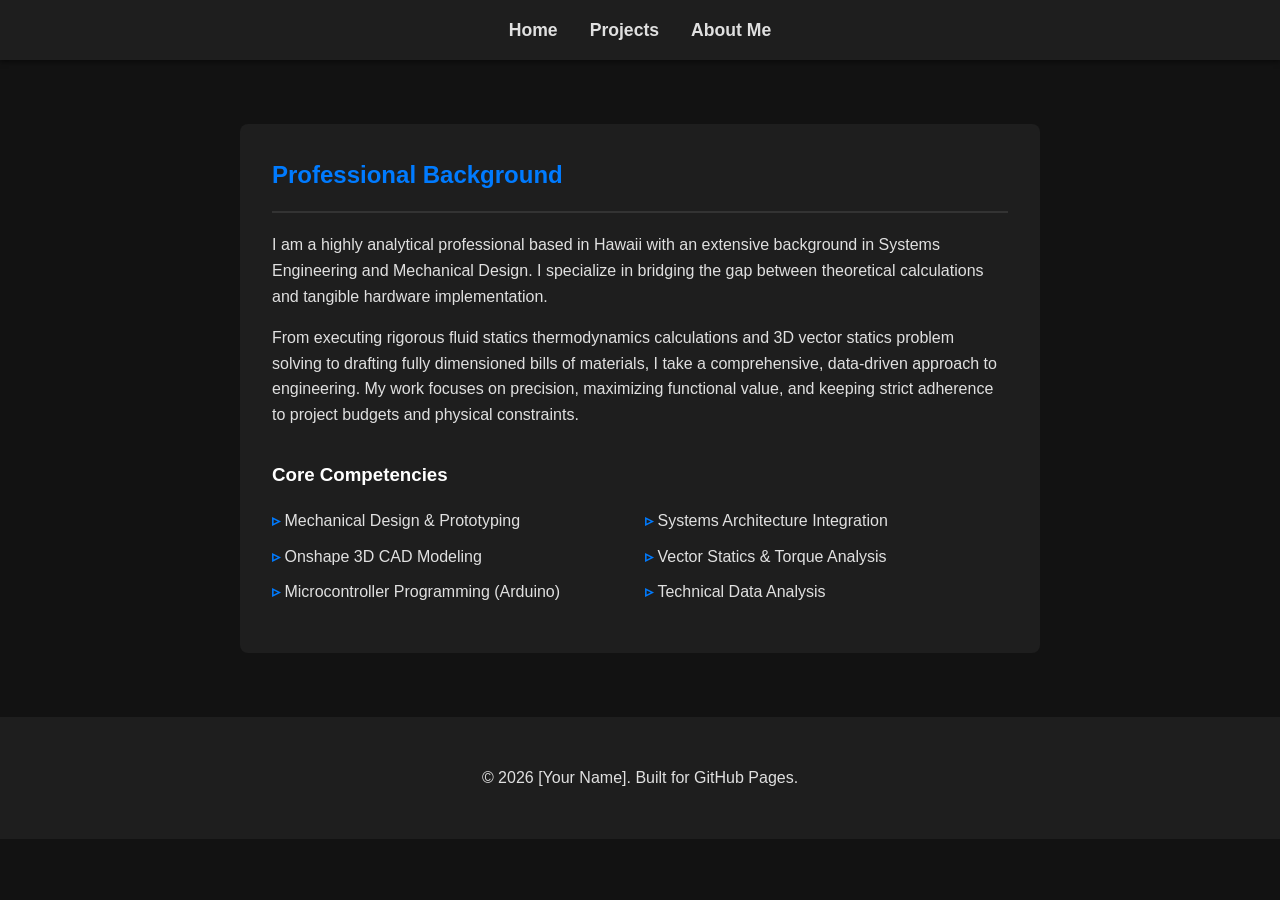
==== about.html @ 139c0016 "Create about.html" ====
<!DOCTYPE html>
<html lang="en">
<head>
    <meta charset="UTF-8">
    <meta name="viewport" content="width=device-width, initial-scale=1.0">
    <title>Engineering Portfolio | About Me</title>
    <style>
        /* Exact same styles to ensure seamless navigation */
        :root { --bg-color: #121212; --text-color: #e0e0e0; --accent-color: #007bff; --nav-bg: #1e1e1e; }
        body { margin: 0; font-family: 'Segoe UI', Tahoma, Geneva, Verdana, sans-serif; background-color: var(--bg-color); color: var(--text-color); line-height: 1.6; }
        nav { background-color: var(--nav-bg); padding: 1rem 0; position: sticky; top: 0; z-index: 1000; box-shadow: 0 2px 5px rgba(0,0,0,0.5); }
        nav ul { list-style: none; display: flex; justify-content: center; margin: 0; padding: 0; gap: 2rem; }
        nav a { color: var(--text-color); text-decoration: none; font-weight: bold; font-size: 1.1rem; transition: color 0.3s; }
        nav a:hover { color: var(--accent-color); }
        footer { text-align: center; padding: 2rem; background-color: var(--nav-bg); margin-top: auto; }
        
        .container { max-width: 800px; margin: 4rem auto; padding: 0 2rem; }
        .about-grid { display: grid; gap: 2rem; }
        .about-text { background-color: #1e1e1e; padding: 2rem; border-radius: 8px; }
        h2 { color: var(--accent-color); margin-top: 0; border-bottom: 2px solid #333; padding-bottom: 1rem;}
        ul.skills-list { list-style: none; padding: 0; display: grid; grid-template-columns: 1fr 1fr; gap: 10px; }
        ul.skills-list li::before { content: "▹ "; color: var(--accent-color); font-weight: bold; }
    </style>
</head>
<body>

    <nav>
        <ul>
            <li><a href="index.html">Home</a></li>
            <li><a href="projects.html">Projects</a></li>
            <li><a href="about.html">About Me</a></li>
        </ul>
    </nav>

    <div class="container about-grid">
        <div class="about-text">
            <h2>Professional Background</h2>
            <p>I am a highly analytical professional based in Hawaii with an extensive background in Systems Engineering and Mechanical Design. I specialize in bridging the gap between theoretical calculations and tangible hardware implementation.</p>
            <p>From executing rigorous fluid statics thermodynamics calculations and 3D vector statics problem solving to drafting fully dimensioned bills of materials, I take a comprehensive, data-driven approach to engineering. My work focuses on precision, maximizing functional value, and keeping strict adherence to project budgets and physical constraints.</p>
            
            <h3 style="margin-top: 2rem; color: #fff;">Core Competencies</h3>
            <ul class="skills-list">
                <li>Mechanical Design & Prototyping</li>
                <li>Systems Architecture Integration</li>
                <li>Onshape 3D CAD Modeling</li>
                <li>Vector Statics & Torque Analysis</li>
                <li>Microcontroller Programming (Arduino)</li>
                <li>Technical Data Analysis</li>
            </ul>
        </div>
    </div>

    <footer>
        <p>&copy; 2026 [Your Name]. Built for GitHub Pages.</p>
    </footer>

</body>
</html>
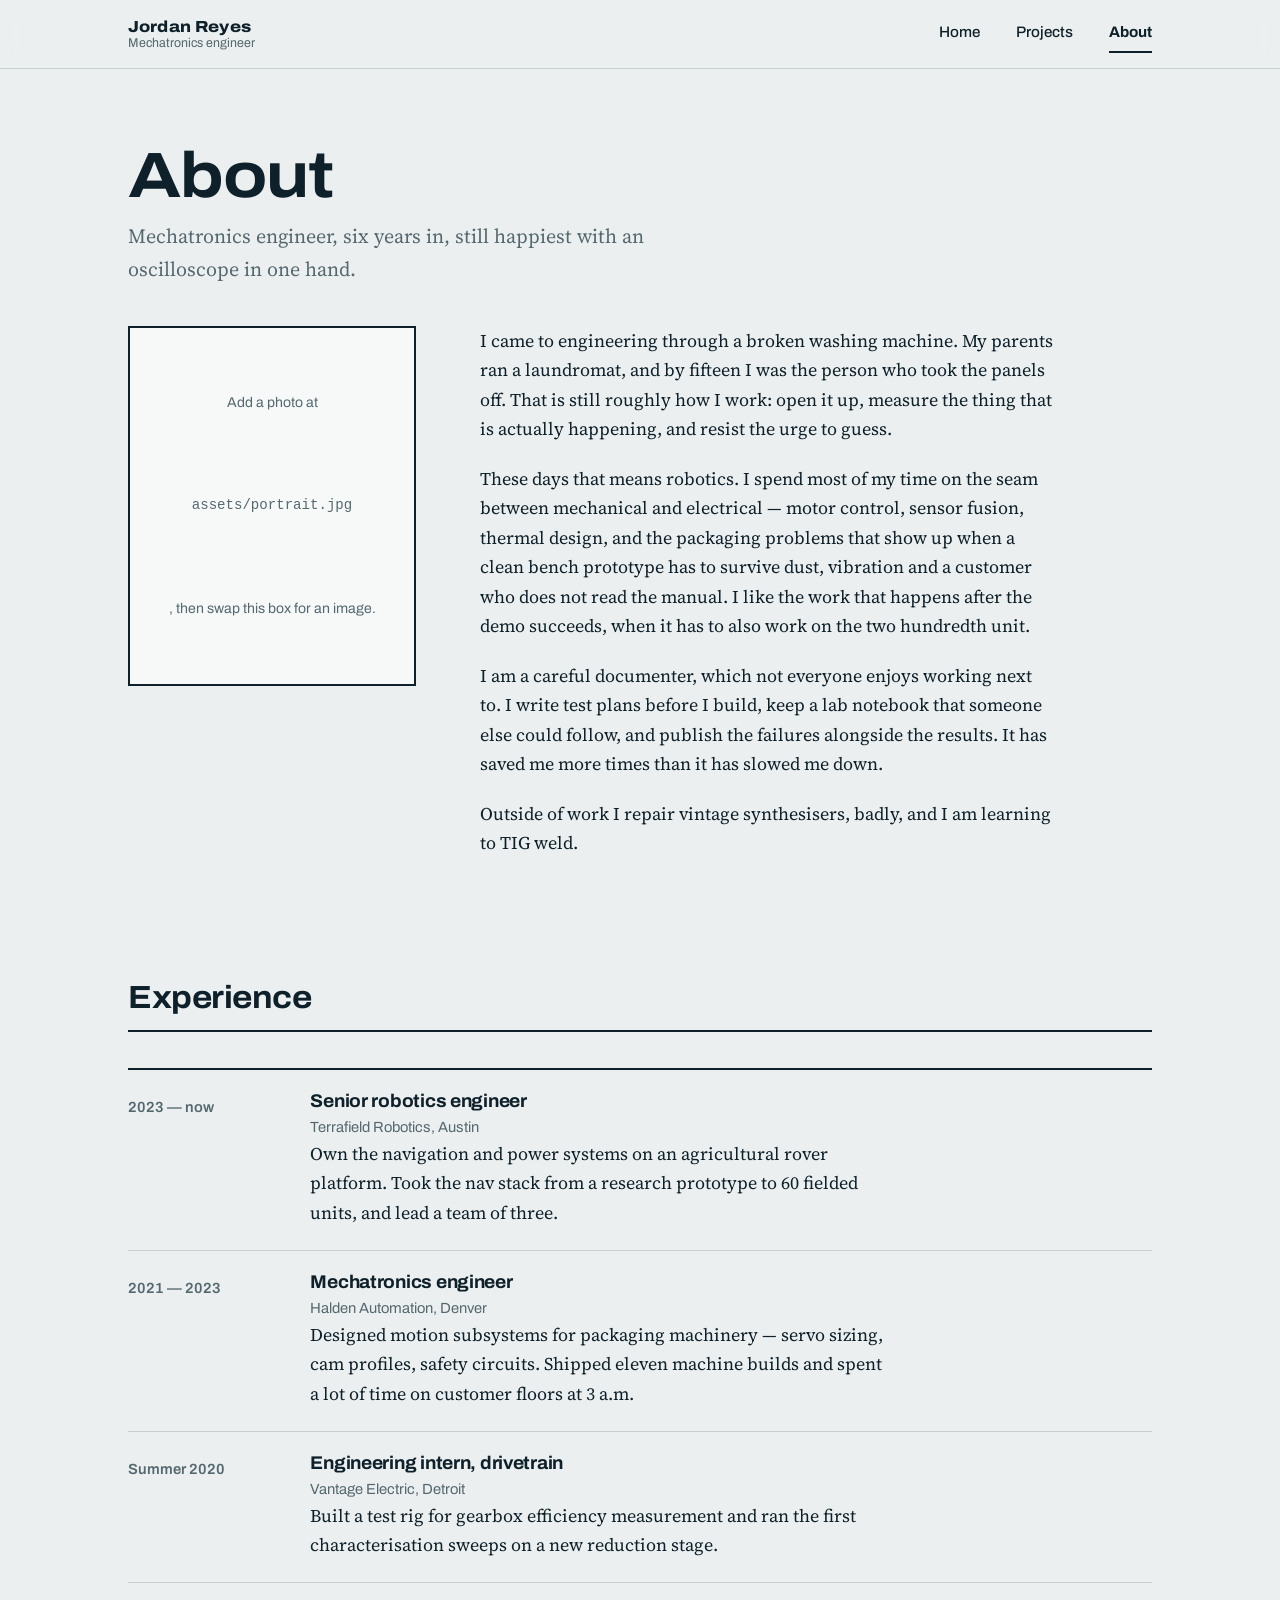
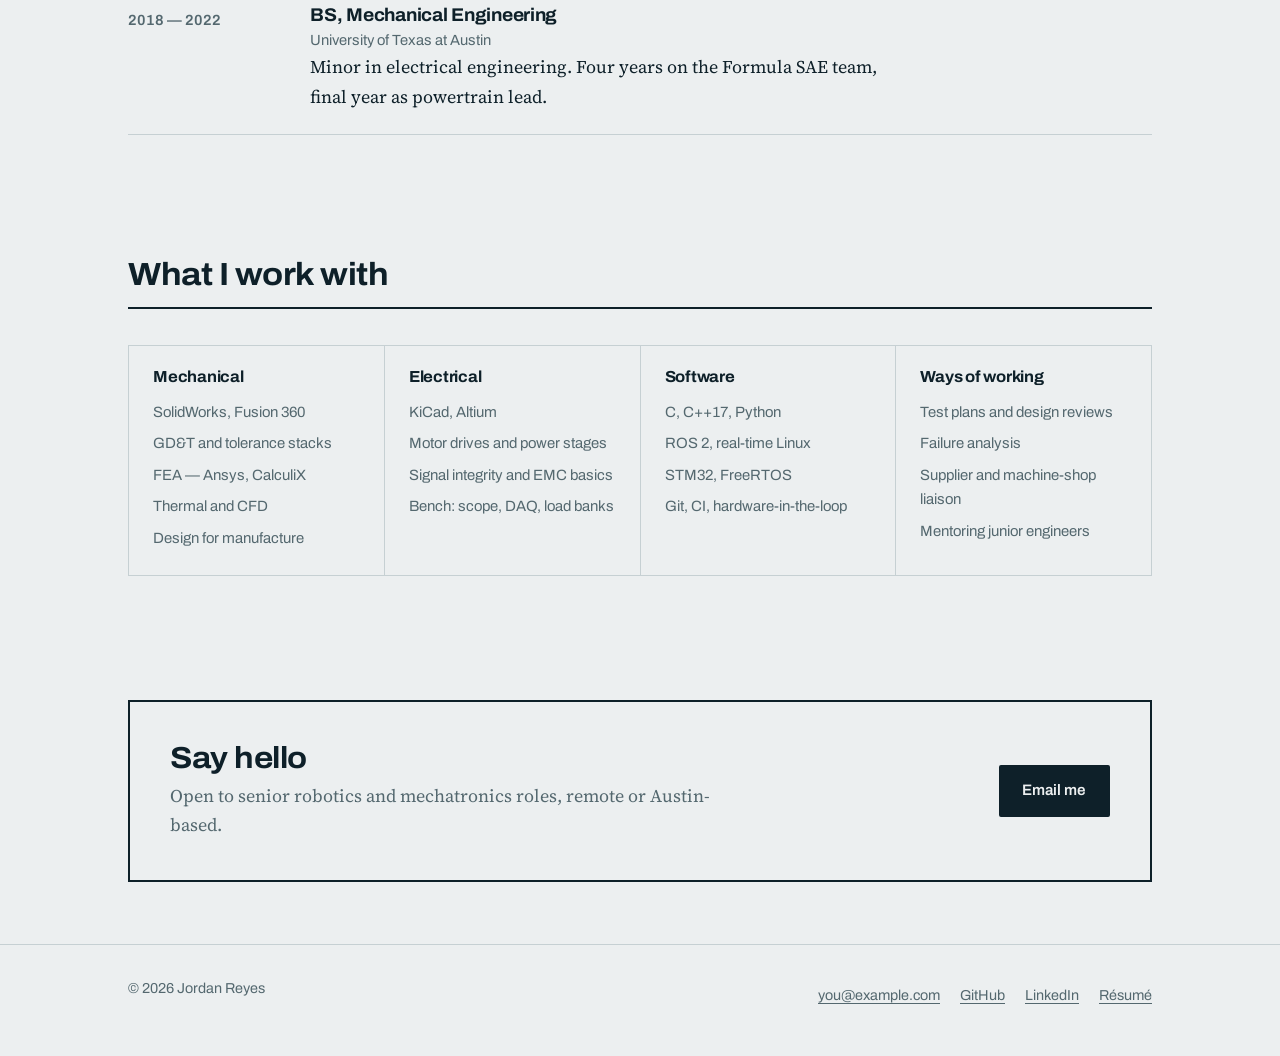
==== commit 49574c71: "Add files via upload" ====
--- a/about.html
+++ b/about.html
@@ -1,58 +1,208 @@
-<!DOCTYPE html>
+<!doctype html>
 <html lang="en">
 <head>
-    <meta charset="UTF-8">
-    <meta name="viewport" content="width=device-width, initial-scale=1.0">
-    <title>Engineering Portfolio | About Me</title>
-    <style>
-        /* Exact same styles to ensure seamless navigation */
-        :root { --bg-color: #121212; --text-color: #e0e0e0; --accent-color: #007bff; --nav-bg: #1e1e1e; }
-        body { margin: 0; font-family: 'Segoe UI', Tahoma, Geneva, Verdana, sans-serif; background-color: var(--bg-color); color: var(--text-color); line-height: 1.6; }
-        nav { background-color: var(--nav-bg); padding: 1rem 0; position: sticky; top: 0; z-index: 1000; box-shadow: 0 2px 5px rgba(0,0,0,0.5); }
-        nav ul { list-style: none; display: flex; justify-content: center; margin: 0; padding: 0; gap: 2rem; }
-        nav a { color: var(--text-color); text-decoration: none; font-weight: bold; font-size: 1.1rem; transition: color 0.3s; }
-        nav a:hover { color: var(--accent-color); }
-        footer { text-align: center; padding: 2rem; background-color: var(--nav-bg); margin-top: auto; }
-        
-        .container { max-width: 800px; margin: 4rem auto; padding: 0 2rem; }
-        .about-grid { display: grid; gap: 2rem; }
-        .about-text { background-color: #1e1e1e; padding: 2rem; border-radius: 8px; }
-        h2 { color: var(--accent-color); margin-top: 0; border-bottom: 2px solid #333; padding-bottom: 1rem;}
-        ul.skills-list { list-style: none; padding: 0; display: grid; grid-template-columns: 1fr 1fr; gap: 10px; }
-        ul.skills-list li::before { content: "▹ "; color: var(--accent-color); font-weight: bold; }
-    </style>
+<meta charset="utf-8">
+<meta name="viewport" content="width=device-width, initial-scale=1">
+<title>About — Jordan Reyes</title>
+<meta name="description" content="Background, experience and skills of Jordan Reyes, mechatronics engineer.">
+
+<link rel="preconnect" href="https://fonts.googleapis.com">
+<link rel="preconnect" href="https://fonts.gstatic.com" crossorigin>
+<link href="https://fonts.googleapis.com/css2?family=Archivo:wdth,wght@62..125,400..800&family=Source+Serif+4:opsz,wght@8..60,400..600&display=swap" rel="stylesheet">
+<link rel="stylesheet" href="style.css">
 </head>
 <body>
 
-    <nav>
-        <ul>
-            <li><a href="index.html">Home</a></li>
-            <li><a href="projects.html">Projects</a></li>
-            <li><a href="about.html">About Me</a></li>
-        </ul>
+<a class="skip" href="#main">Skip to content</a>
+
+<header class="site-head">
+  <div class="wrap site-head__inner">
+    <a class="mark" href="index.html">
+      Jordan Reyes
+      <span>Mechatronics engineer</span>
+    </a>
+    <nav class="nav" aria-label="Main">
+      <a href="index.html">Home</a>
+      <a href="projects.html">Projects</a>
+      <a href="about.html" aria-current="page">About</a>
     </nav>
-
-    <div class="container about-grid">
-        <div class="about-text">
-            <h2>Professional Background</h2>
-            <p>I am a highly analytical professional based in Hawaii with an extensive background in Systems Engineering and Mechanical Design. I specialize in bridging the gap between theoretical calculations and tangible hardware implementation.</p>
-            <p>From executing rigorous fluid statics thermodynamics calculations and 3D vector statics problem solving to drafting fully dimensioned bills of materials, I take a comprehensive, data-driven approach to engineering. My work focuses on precision, maximizing functional value, and keeping strict adherence to project budgets and physical constraints.</p>
-            
-            <h3 style="margin-top: 2rem; color: #fff;">Core Competencies</h3>
-            <ul class="skills-list">
-                <li>Mechanical Design & Prototyping</li>
-                <li>Systems Architecture Integration</li>
-                <li>Onshape 3D CAD Modeling</li>
-                <li>Vector Statics & Torque Analysis</li>
-                <li>Microcontroller Programming (Arduino)</li>
-                <li>Technical Data Analysis</li>
-            </ul>
-        </div>
-    </div>
-
-    <footer>
-        <p>&copy; 2026 [Your Name]. Built for GitHub Pages.</p>
-    </footer>
+  </div>
+</header>
+
+<main id="main">
+
+  <section class="wrap page-head">
+    <h1>About</h1>
+    <p>Mechatronics engineer, six years in, still happiest with an oscilloscope in one hand.</p>
+  </section>
+
+  <section class="wrap band--tight band" style="padding-top:0">
+    <div class="about">
+
+      <!-- Drop a photo in: replace this whole block with
+           <div class="portrait"><img src="assets/portrait.jpg" alt="Jordan Reyes"></div> -->
+      <div class="portrait">
+        Add a photo at <code>assets/portrait.jpg</code>, then swap this box for an image.
+      </div>
+
+      <div>
+        <p>
+          I came to engineering through a broken washing machine. My parents ran
+          a laundromat, and by fifteen I was the person who took the panels off.
+          That is still roughly how I work: open it up, measure the thing that is
+          actually happening, and resist the urge to guess.
+        </p>
+        <p>
+          These days that means robotics. I spend most of my time on the seam
+          between mechanical and electrical — motor control, sensor fusion,
+          thermal design, and the packaging problems that show up when a clean
+          bench prototype has to survive dust, vibration and a customer who does
+          not read the manual. I like the work that happens after the demo
+          succeeds, when it has to also work on the two hundredth unit.
+        </p>
+        <p>
+          I am a careful documenter, which not everyone enjoys working next to. I
+          write test plans before I build, keep a lab notebook that someone else
+          could follow, and publish the failures alongside the results. It has
+          saved me more times than it has slowed me down.
+        </p>
+        <p>
+          Outside of work I repair vintage synthesisers, badly, and I am learning
+          to TIG weld.
+        </p>
+      </div>
+
+    </div>
+  </section>
+
+  <section class="wrap band--tight band">
+    <div class="band-head"><h2>Experience</h2></div>
+    <div class="timeline">
+
+      <div class="stop">
+        <div class="stop__when">2023 — now</div>
+        <div class="stop__what">
+          <h3>Senior robotics engineer</h3>
+          <p class="stop__where">Terrafield Robotics, Austin</p>
+          <p>
+            Own the navigation and power systems on an agricultural rover
+            platform. Took the nav stack from a research prototype to 60
+            fielded units, and lead a team of three.
+          </p>
+        </div>
+      </div>
+
+      <div class="stop">
+        <div class="stop__when">2021 — 2023</div>
+        <div class="stop__what">
+          <h3>Mechatronics engineer</h3>
+          <p class="stop__where">Halden Automation, Denver</p>
+          <p>
+            Designed motion subsystems for packaging machinery — servo sizing,
+            cam profiles, safety circuits. Shipped eleven machine builds and
+            spent a lot of time on customer floors at 3&nbsp;a.m.
+          </p>
+        </div>
+      </div>
+
+      <div class="stop">
+        <div class="stop__when">Summer 2020</div>
+        <div class="stop__what">
+          <h3>Engineering intern, drivetrain</h3>
+          <p class="stop__where">Vantage Electric, Detroit</p>
+          <p>
+            Built a test rig for gearbox efficiency measurement and ran the
+            first characterisation sweeps on a new reduction stage.
+          </p>
+        </div>
+      </div>
+
+      <div class="stop">
+        <div class="stop__when">2018 — 2022</div>
+        <div class="stop__what">
+          <h3>BS, Mechanical Engineering</h3>
+          <p class="stop__where">University of Texas at Austin</p>
+          <p>
+            Minor in electrical engineering. Four years on the Formula SAE team,
+            final year as powertrain lead.
+          </p>
+        </div>
+      </div>
+
+    </div>
+  </section>
+
+  <section class="wrap band--tight band">
+    <div class="band-head"><h2>What I work with</h2></div>
+    <div class="groups">
+
+      <div class="group">
+        <h3>Mechanical</h3>
+        <ul>
+          <li>SolidWorks, Fusion 360</li>
+          <li>GD&amp;T and tolerance stacks</li>
+          <li>FEA — Ansys, CalculiX</li>
+          <li>Thermal and CFD</li>
+          <li>Design for manufacture</li>
+        </ul>
+      </div>
+
+      <div class="group">
+        <h3>Electrical</h3>
+        <ul>
+          <li>KiCad, Altium</li>
+          <li>Motor drives and power stages</li>
+          <li>Signal integrity and EMC basics</li>
+          <li>Bench: scope, DAQ, load banks</li>
+        </ul>
+      </div>
+
+      <div class="group">
+        <h3>Software</h3>
+        <ul>
+          <li>C, C++17, Python</li>
+          <li>ROS 2, real-time Linux</li>
+          <li>STM32, FreeRTOS</li>
+          <li>Git, CI, hardware-in-the-loop</li>
+        </ul>
+      </div>
+
+      <div class="group">
+        <h3>Ways of working</h3>
+        <ul>
+          <li>Test plans and design reviews</li>
+          <li>Failure analysis</li>
+          <li>Supplier and machine-shop liaison</li>
+          <li>Mentoring junior engineers</li>
+        </ul>
+      </div>
+
+    </div>
+  </section>
+
+  <section class="wrap band--tight band">
+    <div class="contact">
+      <div>
+        <h2>Say hello</h2>
+        <p>Open to senior robotics and mechatronics roles, remote or Austin-based.</p>
+      </div>
+      <a class="btn" href="mailto:you@example.com">Email me</a>
+    </div>
+  </section>
+
+</main>
+
+<footer class="site-foot">
+  <div class="wrap site-foot__inner">
+    <p>© 2026 Jordan Reyes</p>
+    <ul>
+      <li><a href="mailto:you@example.com">you@example.com</a></li>
+      <li><a href="https://github.com/your-username">GitHub</a></li>
+      <li><a href="https://www.linkedin.com/in/your-handle/">LinkedIn</a></li>
+      <li><a href="resume.pdf">Résumé</a></li>
+    </ul>
+  </div>
+</footer>
 
 </body>
 </html>
--- a/style.css
+++ b/style.css
@@ -0,0 +1,527 @@
+/* ==========================================================================
+   Engineering portfolio — shared stylesheet
+   Structure: 1 tokens · 2 base · 3 layout · 4 header · 5 title block
+              6 entries · 7 prose & lists · 8 controls · 9 footer · 10 motion
+   ========================================================================== */
+
+/* 1 · TOKENS ============================================================== */
+
+:root {
+  /* Palette. Change --signal to re-skin the whole site. */
+  --paper:    #ECEFF0;   /* page background, cool slate */
+  --surface:  #F7F9F9;   /* raised cells and rows */
+  --ink:      #0E2029;   /* deep petrol, all primary text */
+  --ink-mid:  #54686F;   /* secondary text */
+  --rule:     #C6D0D3;   /* light divisions */
+  --signal:   #C8F04A;   /* hi-vis fill; always carries --ink text */
+  --signal-deep: #5E7D12;/* same hue, safe as text on light */
+
+  /* Type */
+  --sans: "Archivo", ui-sans-serif, system-ui, "Segoe UI", sans-serif;
+  --serif: "Source Serif 4", Georgia, "Times New Roman", serif;
+
+  /* Measure & rhythm */
+  --wrap: 72rem;
+  --gutter: clamp(1.25rem, 5vw, 4rem);
+  --band: clamp(3.5rem, 9vw, 7rem);
+}
+
+@media (prefers-color-scheme: dark) {
+  :root {
+    --paper:   #0C1A21;
+    --surface: #132630;
+    --ink:     #E3EAEB;
+    --ink-mid: #94A8AF;
+    --rule:    #2C4450;
+    --signal:  #C8F04A;
+    --signal-deep: #C8F04A;
+  }
+}
+
+/* 2 · BASE =============================================================== */
+
+*, *::before, *::after { box-sizing: border-box; }
+
+html {
+  -webkit-text-size-adjust: 100%;
+  scroll-behavior: smooth;
+}
+
+body {
+  margin: 0;
+  background: var(--paper);
+  color: var(--ink);
+  font-family: var(--serif);
+  font-size: clamp(1rem, 0.96rem + 0.2vw, 1.125rem);
+  line-height: 1.65;
+  font-variant-numeric: tabular-nums;
+  -webkit-font-smoothing: antialiased;
+}
+
+h1, h2, h3, h4 {
+  font-family: var(--sans);
+  font-weight: 700;
+  line-height: 1.08;
+  letter-spacing: -0.015em;
+  margin: 0;
+  text-wrap: balance;
+}
+
+p { margin: 0 0 1.1em; max-width: 64ch; }
+p:last-child { margin-bottom: 0; }
+
+a { color: inherit; }
+
+img { max-width: 100%; height: auto; display: block; }
+
+:focus-visible {
+  outline: 3px solid var(--signal-deep);
+  outline-offset: 3px;
+}
+
+.skip {
+  position: absolute;
+  left: -9999px;
+  top: 0;
+  background: var(--ink);
+  color: var(--paper);
+  padding: 0.75rem 1rem;
+  font-family: var(--sans);
+  z-index: 50;
+}
+.skip:focus { left: 0; }
+
+/* 3 · LAYOUT ============================================================= */
+
+.wrap {
+  width: 100%;
+  max-width: var(--wrap);
+  margin-inline: auto;
+  padding-inline: var(--gutter);
+}
+
+.band { padding-block: var(--band); }
+.band--tight { padding-block: calc(var(--band) * 0.55); }
+
+.band-head {
+  display: flex;
+  flex-wrap: wrap;
+  align-items: baseline;
+  justify-content: space-between;
+  gap: 1rem;
+  margin-bottom: 2.25rem;
+  padding-bottom: 0.9rem;
+  border-bottom: 2px solid var(--ink);
+}
+
+.band-head h2 {
+  font-size: clamp(1.4rem, 1.1rem + 1.4vw, 2rem);
+  font-variation-settings: "wdth" 108;
+}
+
+/* 4 · HEADER ============================================================= */
+
+.site-head {
+  position: sticky;
+  top: 0;
+  z-index: 20;
+  background: color-mix(in srgb, var(--paper) 88%, transparent);
+  backdrop-filter: blur(10px);
+  border-bottom: 1px solid var(--rule);
+}
+
+.site-head__inner {
+  display: flex;
+  align-items: center;
+  justify-content: space-between;
+  gap: 1.5rem;
+  min-height: 4.25rem;
+}
+
+.mark {
+  font-family: var(--sans);
+  font-weight: 800;
+  font-size: 1rem;
+  font-variation-settings: "wdth" 112;
+  letter-spacing: 0.01em;
+  text-decoration: none;
+  line-height: 1.1;
+}
+
+.mark span {
+  display: block;
+  font-weight: 400;
+  font-size: 0.8rem;
+  font-variation-settings: "wdth" 96;
+  color: var(--ink-mid);
+  letter-spacing: 0;
+}
+
+.nav {
+  display: flex;
+  gap: clamp(1rem, 3vw, 2.25rem);
+  font-family: var(--sans);
+  font-size: 0.95rem;
+  font-weight: 500;
+}
+
+.nav a {
+  text-decoration: none;
+  padding-block: 0.35rem;
+  border-bottom: 2px solid transparent;
+}
+
+.nav a:hover { border-bottom-color: var(--rule); }
+
+.nav a[aria-current="page"] {
+  border-bottom-color: var(--ink);
+  font-weight: 700;
+}
+
+/* 5 · TITLE BLOCK (hero) ================================================= */
+
+.hero { padding-block: clamp(3rem, 8vw, 6rem) clamp(2.5rem, 6vw, 4.5rem); }
+
+.hero__name {
+  font-size: clamp(2.9rem, 1rem + 10.5vw, 7.5rem);
+  font-weight: 800;
+  font-variation-settings: "wdth" 116;
+  line-height: 0.9;
+  letter-spacing: -0.03em;
+  margin-bottom: 0.45em;
+}
+
+.hero__lead {
+  font-size: clamp(1.1rem, 1rem + 0.5vw, 1.35rem);
+  line-height: 1.55;
+  max-width: 54ch;
+  margin-bottom: 2.5rem;
+}
+
+/* The drawing title block: labelled fields, divisions drawn with grid gaps */
+.titleblock {
+  display: grid;
+  grid-template-columns: repeat(4, minmax(0, 1fr));
+  gap: 1px;
+  background: var(--ink);
+  border: 2px solid var(--ink);
+  margin-bottom: 2.25rem;
+}
+
+.field {
+  background: var(--surface);
+  padding: 0.85rem 1rem 1rem;
+  min-width: 0;
+}
+
+.field dt {
+  font-family: var(--sans);
+  font-size: 0.78rem;
+  font-weight: 500;
+  color: var(--ink-mid);
+  margin-bottom: 0.3rem;
+}
+
+.field dd {
+  margin: 0;
+  font-family: var(--sans);
+  font-size: 1rem;
+  font-weight: 700;
+  font-variation-settings: "wdth" 104;
+  line-height: 1.25;
+}
+
+.field--signal { background: var(--signal); }
+.field--signal dt,
+.field--signal dd { color: #0E2029; }
+
+/* 6 · ENTRIES (projects) ================================================= */
+
+.entries { border-bottom: 2px solid var(--ink); }
+
+.entry {
+  display: grid;
+  grid-template-columns: minmax(0, 1.2fr) minmax(0, 0.8fr);
+  gap: clamp(1.5rem, 4vw, 3.5rem);
+  padding-block: clamp(1.75rem, 3.5vw, 2.5rem);
+  border-top: 2px solid var(--ink);
+}
+
+.entry__title {
+  font-size: clamp(1.25rem, 1.05rem + 0.9vw, 1.7rem);
+  font-variation-settings: "wdth" 106;
+  margin-bottom: 0.6rem;
+}
+
+.entry__title a { text-decoration-thickness: 2px; text-underline-offset: 3px; }
+.entry__title a:hover { text-decoration-color: var(--signal-deep); }
+
+.entry__summary { color: var(--ink-mid); margin-bottom: 1.1rem; }
+
+.tags {
+  display: flex;
+  flex-wrap: wrap;
+  gap: 0.4rem;
+  list-style: none;
+  margin: 0;
+  padding: 0;
+}
+
+.tags li {
+  font-family: var(--sans);
+  font-size: 0.8rem;
+  font-weight: 500;
+  padding: 0.2rem 0.55rem;
+  border: 1px solid var(--rule);
+  border-radius: 2px;
+  color: var(--ink-mid);
+}
+
+/* parameter → value table on the right of each entry */
+.spec {
+  margin: 0;
+  display: grid;
+  grid-template-columns: max-content minmax(0, 1fr);
+  column-gap: 1.25rem;
+  align-content: start;
+  font-family: var(--sans);
+  font-size: 0.9rem;
+}
+
+.spec dt {
+  color: var(--ink-mid);
+  padding-block: 0.45rem;
+  border-top: 1px solid var(--rule);
+}
+
+.spec dd {
+  margin: 0;
+  font-weight: 600;
+  padding-block: 0.45rem;
+  border-top: 1px solid var(--rule);
+}
+
+.spec > dt:first-of-type,
+.spec > dt:first-of-type + dd { border-top: 0; padding-top: 0; }
+
+.entry__links {
+  display: flex;
+  flex-wrap: wrap;
+  gap: 1.25rem;
+  margin-top: 1.25rem;
+  font-family: var(--sans);
+  font-size: 0.92rem;
+  font-weight: 600;
+}
+
+.entry__links a { text-underline-offset: 4px; }
+
+/* 7 · PROSE, TIMELINE, SKILL GROUPS ====================================== */
+
+.page-head { padding-block: clamp(2.5rem, 6vw, 4.5rem) clamp(1.5rem, 4vw, 2.5rem); }
+
+.page-head h1 {
+  font-size: clamp(2.1rem, 1.3rem + 3.6vw, 4rem);
+  font-variation-settings: "wdth" 114;
+  margin-bottom: 0.6rem;
+}
+
+.page-head p { font-size: clamp(1.05rem, 1rem + 0.35vw, 1.25rem); color: var(--ink-mid); max-width: 56ch; }
+
+.about {
+  display: grid;
+  grid-template-columns: minmax(0, 18rem) minmax(0, 1fr);
+  gap: clamp(1.75rem, 5vw, 4rem);
+  align-items: start;
+}
+
+.portrait {
+  border: 2px solid var(--ink);
+  background: var(--surface);
+  aspect-ratio: 4 / 5;
+  display: grid;
+  place-items: center;
+  text-align: center;
+  padding: 1.5rem;
+  font-family: var(--sans);
+  font-size: 0.88rem;
+  color: var(--ink-mid);
+}
+
+.portrait img { width: 100%; height: 100%; object-fit: cover; }
+
+.timeline { border-top: 2px solid var(--ink); }
+
+.stop {
+  display: grid;
+  grid-template-columns: minmax(0, 9rem) minmax(0, 1fr);
+  gap: clamp(1rem, 3vw, 2.5rem);
+  padding-block: 1.4rem;
+  border-bottom: 1px solid var(--rule);
+}
+
+.stop__when {
+  font-family: var(--sans);
+  font-weight: 600;
+  font-size: 0.92rem;
+  color: var(--ink-mid);
+  padding-top: 0.15rem;
+}
+
+.stop__what h3 {
+  font-size: 1.15rem;
+  font-variation-settings: "wdth" 104;
+  margin-bottom: 0.15rem;
+}
+
+.stop__where {
+  font-family: var(--sans);
+  font-size: 0.92rem;
+  color: var(--ink-mid);
+  margin-bottom: 0.55rem;
+}
+
+.stop__what p { margin-bottom: 0; }
+
+.groups {
+  display: grid;
+  grid-template-columns: repeat(auto-fit, minmax(15rem, 1fr));
+  gap: 1px;
+  background: var(--rule);
+  border: 1px solid var(--rule);
+}
+
+.group { background: var(--paper); padding: 1.35rem 1.5rem; }
+
+.group h3 {
+  font-size: 1rem;
+  font-variation-settings: "wdth" 104;
+  margin-bottom: 0.7rem;
+}
+
+.group ul {
+  margin: 0;
+  padding: 0;
+  list-style: none;
+  font-family: var(--sans);
+  font-size: 0.93rem;
+  color: var(--ink-mid);
+}
+
+.group li { padding-block: 0.22rem; }
+
+/* 8 · CONTROLS =========================================================== */
+
+.actions { display: flex; flex-wrap: wrap; gap: 0.75rem; }
+
+.btn {
+  font-family: var(--sans);
+  font-size: 0.95rem;
+  font-weight: 600;
+  text-decoration: none;
+  padding: 0.7rem 1.35rem;
+  border: 2px solid var(--ink);
+  border-radius: 2px;
+  background: var(--ink);
+  color: var(--paper);
+  transition: background 0.15s ease, color 0.15s ease;
+}
+
+.btn:hover { background: transparent; color: var(--ink); }
+
+.btn--ghost { background: transparent; color: var(--ink); }
+.btn--ghost:hover { background: var(--ink); color: var(--paper); }
+
+.more {
+  font-family: var(--sans);
+  font-weight: 600;
+  font-size: 0.95rem;
+  display: inline-block;
+  margin-top: 1.75rem;
+  text-underline-offset: 4px;
+  text-decoration-thickness: 2px;
+}
+.more:hover { text-decoration-color: var(--signal-deep); }
+
+.contact {
+  border: 2px solid var(--ink);
+  padding: clamp(1.5rem, 4vw, 2.5rem);
+  display: flex;
+  flex-wrap: wrap;
+  align-items: center;
+  justify-content: space-between;
+  gap: 1.5rem;
+}
+
+.contact h2 {
+  font-size: clamp(1.3rem, 1.1rem + 1.1vw, 1.9rem);
+  font-variation-settings: "wdth" 108;
+  margin-bottom: 0.4rem;
+}
+
+.contact p { color: var(--ink-mid); margin: 0; }
+
+/* 9 · FOOTER ============================================================= */
+
+.site-foot {
+  border-top: 1px solid var(--rule);
+  padding-block: 2rem 2.5rem;
+  font-family: var(--sans);
+  font-size: 0.9rem;
+  color: var(--ink-mid);
+}
+
+.site-foot__inner {
+  display: flex;
+  flex-wrap: wrap;
+  gap: 1rem 1.75rem;
+  align-items: center;
+  justify-content: space-between;
+}
+
+.site-foot a { text-underline-offset: 3px; }
+
+.site-foot ul {
+  display: flex;
+  flex-wrap: wrap;
+  gap: 1.25rem;
+  list-style: none;
+  margin: 0;
+  padding: 0;
+}
+
+/* 10 · RESPONSIVE + MOTION =============================================== */
+
+@media (max-width: 52rem) {
+  .titleblock { grid-template-columns: repeat(2, minmax(0, 1fr)); }
+  .entry { grid-template-columns: minmax(0, 1fr); }
+  .about { grid-template-columns: minmax(0, 1fr); }
+  .portrait { max-width: 18rem; }
+  .stop { grid-template-columns: minmax(0, 1fr); gap: 0.35rem; }
+}
+
+@media (max-width: 30rem) {
+  .site-head__inner { min-height: 0; padding-block: 0.85rem; flex-wrap: wrap; }
+  .nav { width: 100%; justify-content: space-between; }
+}
+
+/* One deliberate load moment: the availability cell fills in. Nothing else moves. */
+@keyframes fill-in {
+  from { clip-path: inset(0 100% 0 0); }
+  to   { clip-path: inset(0 0 0 0); }
+}
+
+.field--signal { animation: fill-in 0.5s cubic-bezier(0.2, 0.7, 0.3, 1) both; }
+
+@media (prefers-reduced-motion: reduce) {
+  html { scroll-behavior: auto; }
+  *, *::before, *::after {
+    animation-duration: 0.01ms !important;
+    transition-duration: 0.01ms !important;
+  }
+}
+
+@media print {
+  .site-head, .contact, .actions { display: none; }
+  body { background: #fff; color: #000; }
+}
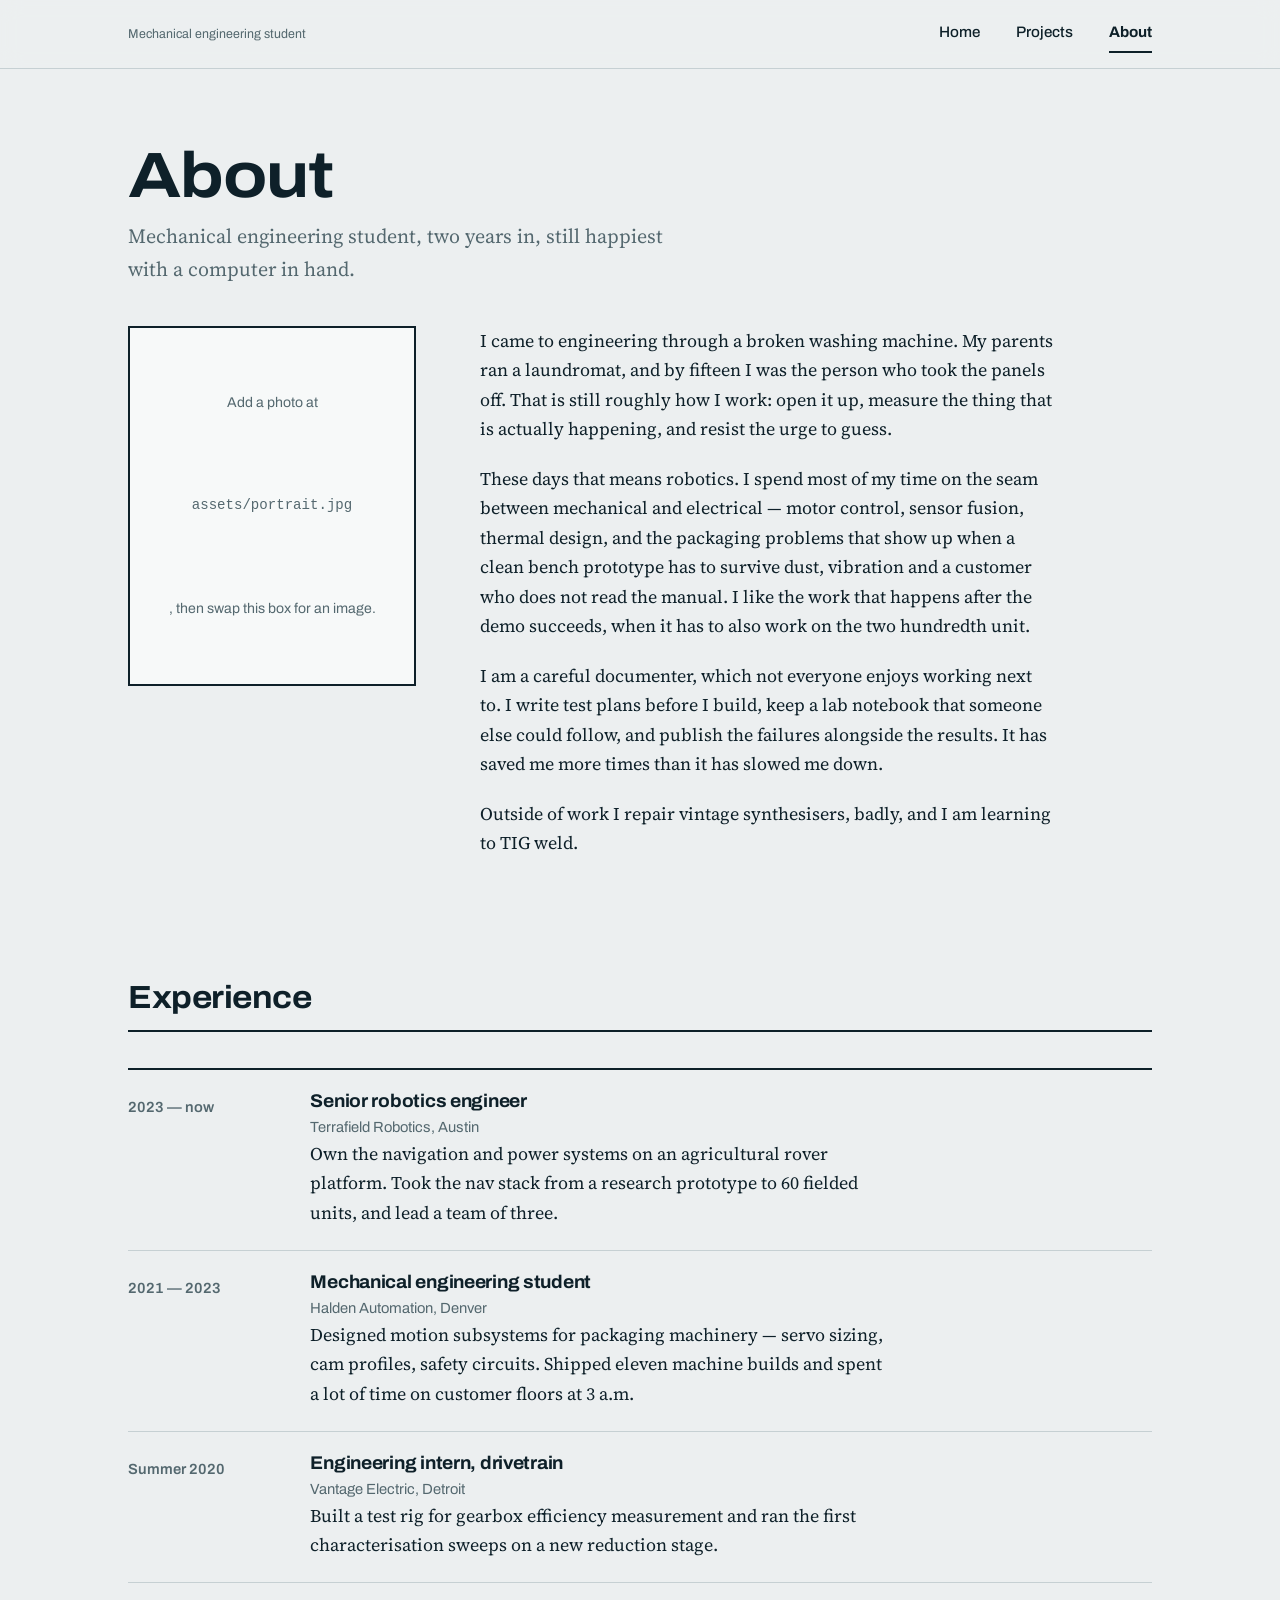
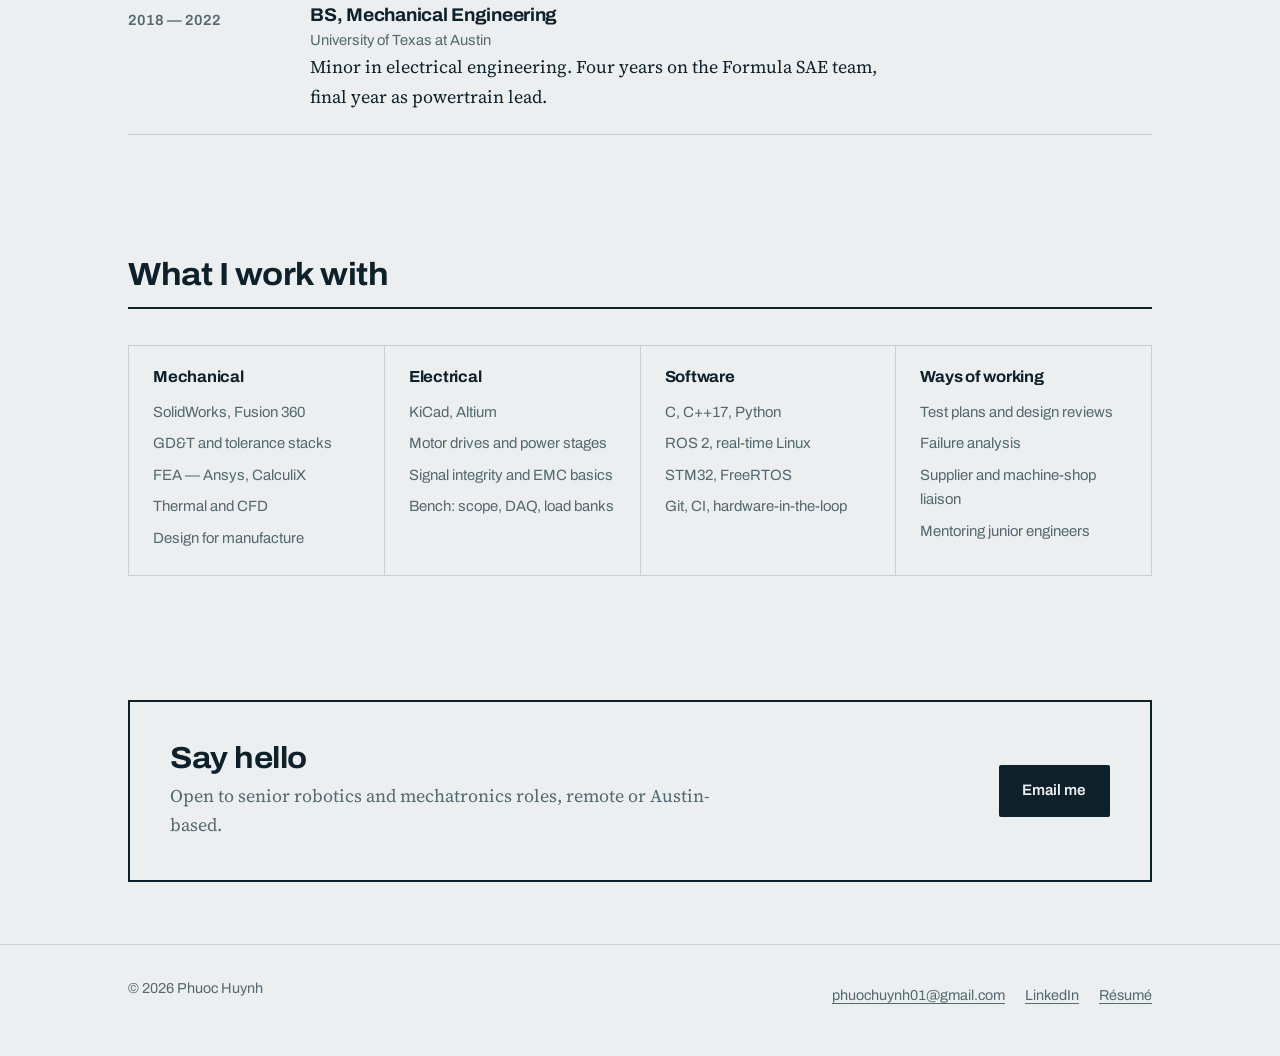
==== commit ba51bfb3: "Update about.html" ====
--- a/about.html
+++ b/about.html
@@ -3,8 +3,8 @@
 <head>
 <meta charset="utf-8">
 <meta name="viewport" content="width=device-width, initial-scale=1">
-<title>About — Jordan Reyes</title>
-<meta name="description" content="Background, experience and skills of Jordan Reyes, mechatronics engineer.">
+<title>About — Phuoc Huynh</title>
+<meta name="description" content="Background, experience and skills of Phuoc Huynh, Mechanical engineering student.">
 
 <link rel="preconnect" href="https://fonts.googleapis.com">
 <link rel="preconnect" href="https://fonts.gstatic.com" crossorigin>
@@ -18,8 +18,8 @@
 <header class="site-head">
   <div class="wrap site-head__inner">
     <a class="mark" href="index.html">
-      Jordan Reyes
-      <span>Mechatronics engineer</span>
+      
+      <span>Mechanical engineering student</span>
     </a>
     <nav class="nav" aria-label="Main">
       <a href="index.html">Home</a>
@@ -33,14 +33,14 @@
 
   <section class="wrap page-head">
     <h1>About</h1>
-    <p>Mechatronics engineer, six years in, still happiest with an oscilloscope in one hand.</p>
+    <p>Mechanical engineering student, two years in, still happiest with a computer in hand.</p>
   </section>
 
   <section class="wrap band--tight band" style="padding-top:0">
     <div class="about">
 
       <!-- Drop a photo in: replace this whole block with
-           <div class="portrait"><img src="assets/portrait.jpg" alt="Jordan Reyes"></div> -->
+           <div class="portrait"><img src="assets/portrait.jpg" alt="Phuoc Huynh"></div> -->
       <div class="portrait">
         Add a photo at <code>assets/portrait.jpg</code>, then swap this box for an image.
       </div>
@@ -95,7 +95,7 @@
       <div class="stop">
         <div class="stop__when">2021 — 2023</div>
         <div class="stop__what">
-          <h3>Mechatronics engineer</h3>
+          <h3>Mechanical engineering student</h3>
           <p class="stop__where">Halden Automation, Denver</p>
           <p>
             Designed motion subsystems for packaging machinery — servo sizing,
@@ -194,12 +194,11 @@
 
 <footer class="site-foot">
   <div class="wrap site-foot__inner">
-    <p>© 2026 Jordan Reyes</p>
+    <p>© 2026 Phuoc Huynh</p>
     <ul>
-      <li><a href="mailto:you@example.com">you@example.com</a></li>
-      <li><a href="https://github.com/your-username">GitHub</a></li>
-      <li><a href="https://www.linkedin.com/in/your-handle/">LinkedIn</a></li>
-      <li><a href="resume.pdf">Résumé</a></li>
+      <li><a href="mailto:phuochuynh01@gmail.com">phuochuynh01@gmail.com</a></li>
+      <li><a href="https://www.linkedin.com/in/phuochuynh01//">LinkedIn</a></li>
+      <li><a href="phuoc_huynh_resume.pdf">Résumé</a></li>
     </ul>
   </div>
 </footer>
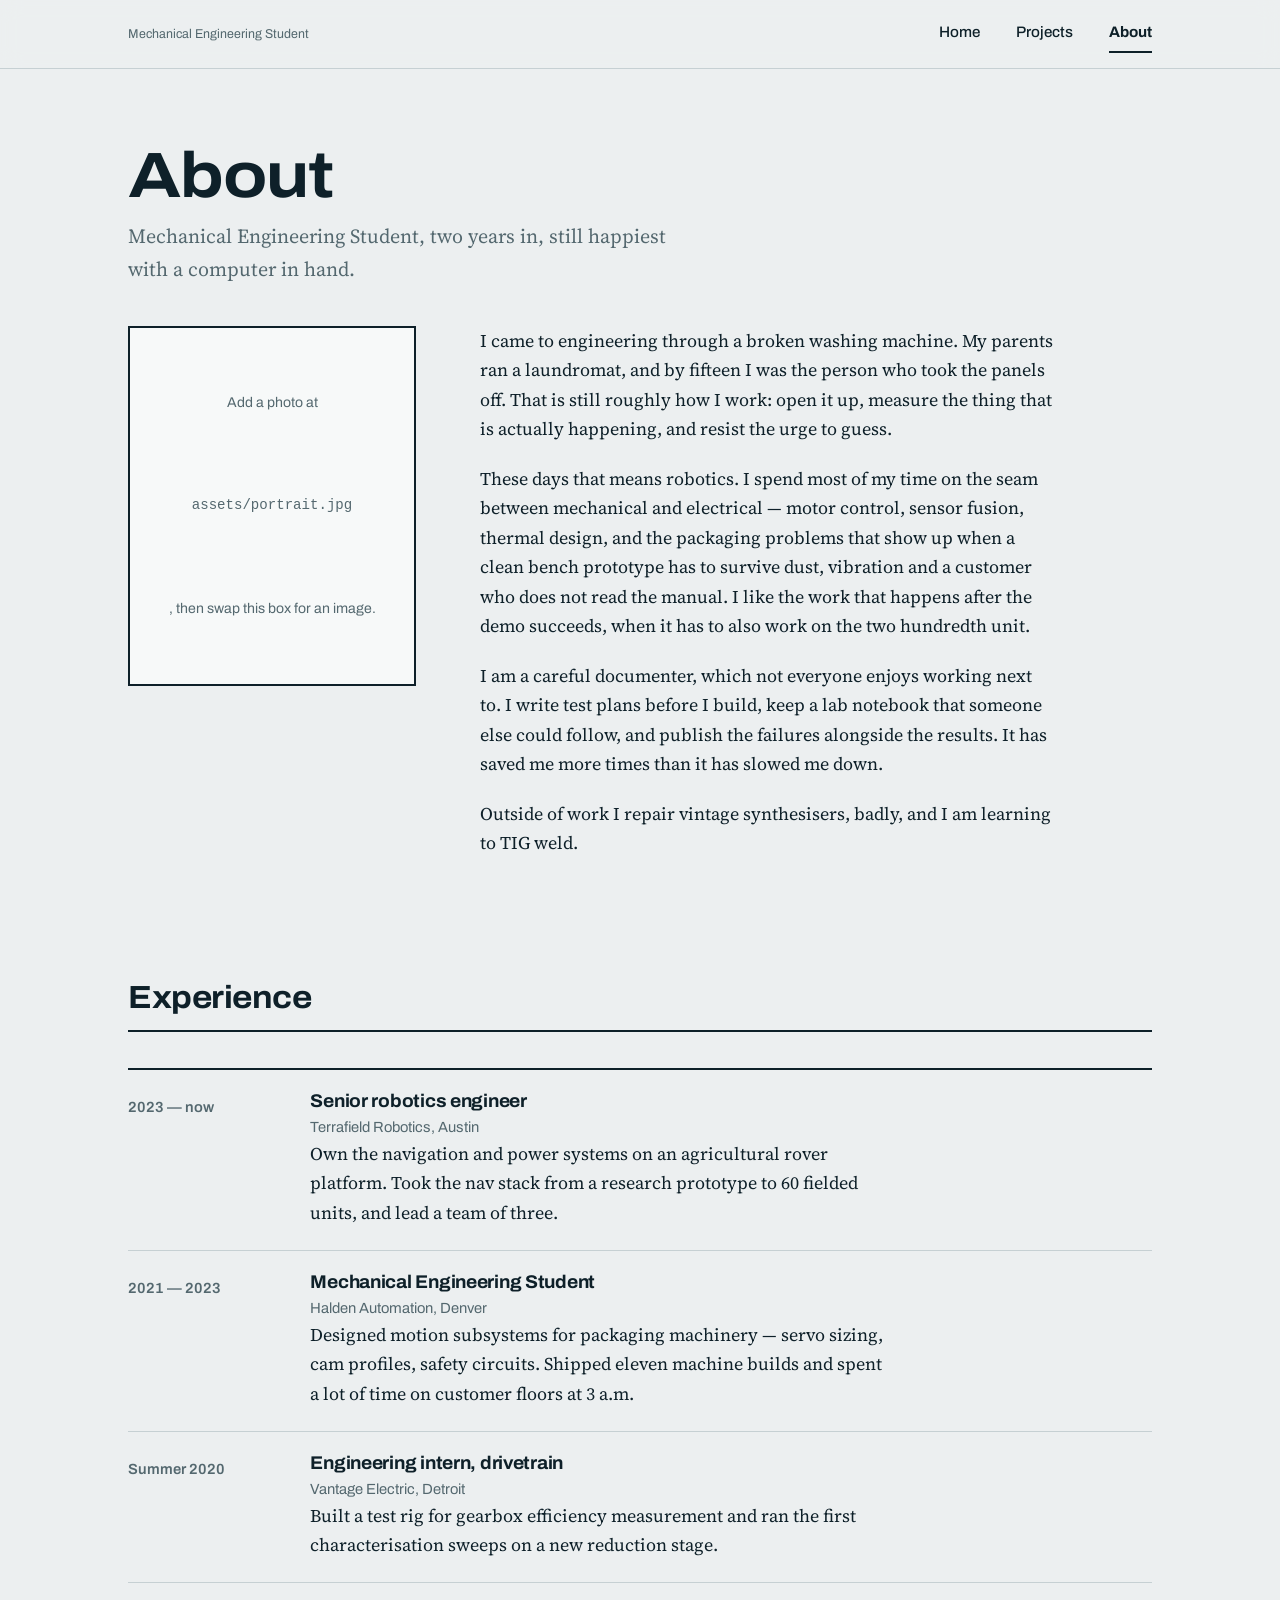
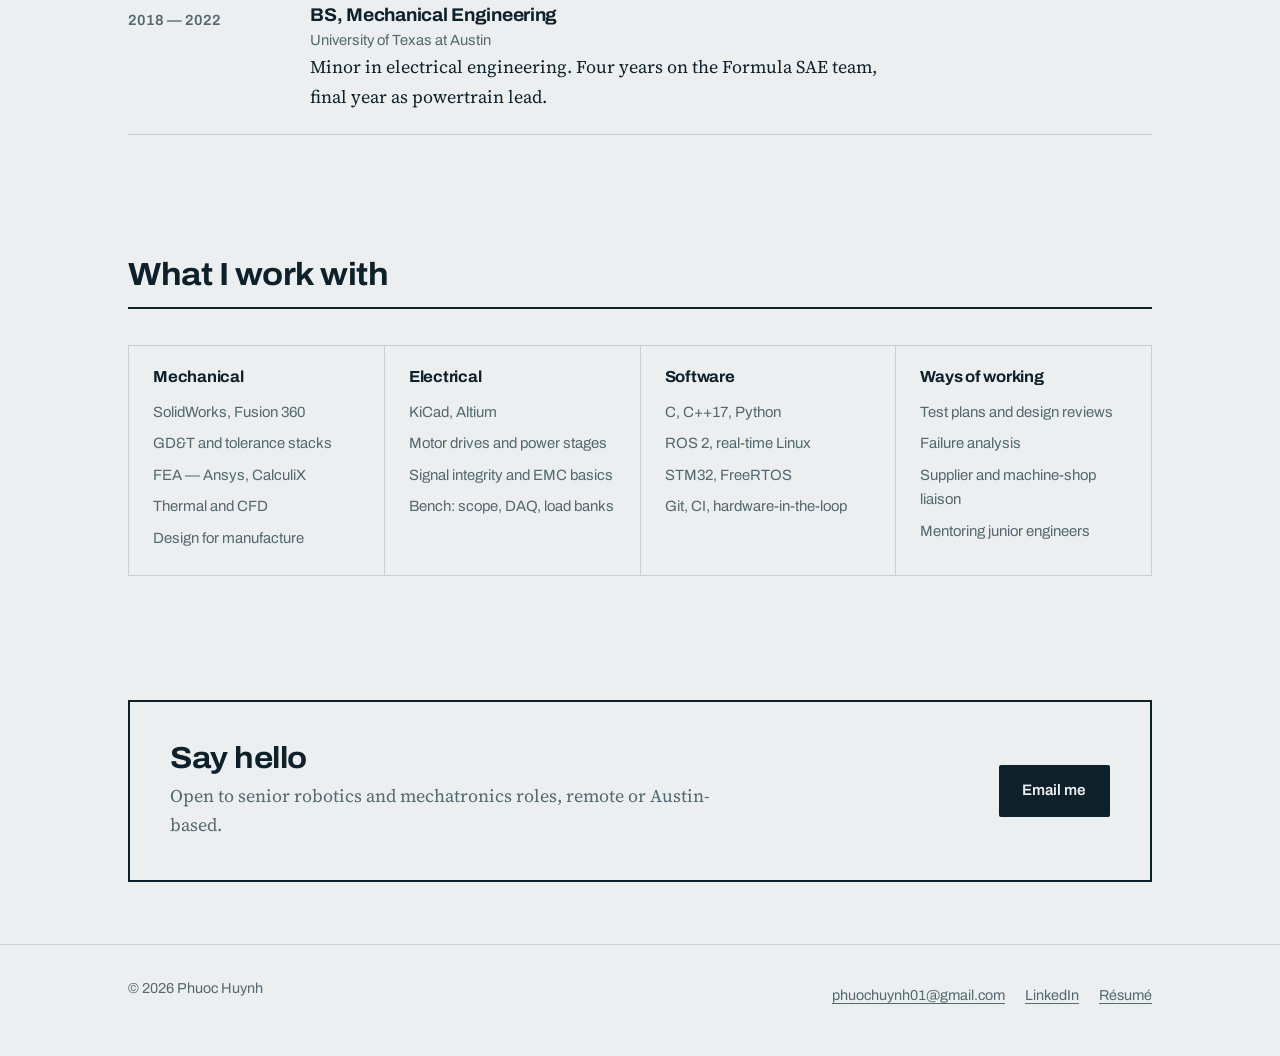
==== commit 97e4b496: "Update about.html" ====
--- a/about.html
+++ b/about.html
@@ -4,7 +4,7 @@
 <meta charset="utf-8">
 <meta name="viewport" content="width=device-width, initial-scale=1">
 <title>About — Phuoc Huynh</title>
-<meta name="description" content="Background, experience and skills of Phuoc Huynh, Mechanical engineering student.">
+<meta name="description" content="Background, experience and skills of Phuoc Huynh, Mechanical Engineering Student.">
 
 <link rel="preconnect" href="https://fonts.googleapis.com">
 <link rel="preconnect" href="https://fonts.gstatic.com" crossorigin>
@@ -19,7 +19,7 @@
   <div class="wrap site-head__inner">
     <a class="mark" href="index.html">
       
-      <span>Mechanical engineering student</span>
+      <span>Mechanical Engineering Student</span>
     </a>
     <nav class="nav" aria-label="Main">
       <a href="index.html">Home</a>
@@ -33,7 +33,7 @@
 
   <section class="wrap page-head">
     <h1>About</h1>
-    <p>Mechanical engineering student, two years in, still happiest with a computer in hand.</p>
+    <p>Mechanical Engineering Student, two years in, still happiest with a computer in hand.</p>
   </section>
 
   <section class="wrap band--tight band" style="padding-top:0">
@@ -95,7 +95,7 @@
       <div class="stop">
         <div class="stop__when">2021 — 2023</div>
         <div class="stop__what">
-          <h3>Mechanical engineering student</h3>
+          <h3>Mechanical Engineering Student</h3>
           <p class="stop__where">Halden Automation, Denver</p>
           <p>
             Designed motion subsystems for packaging machinery — servo sizing,
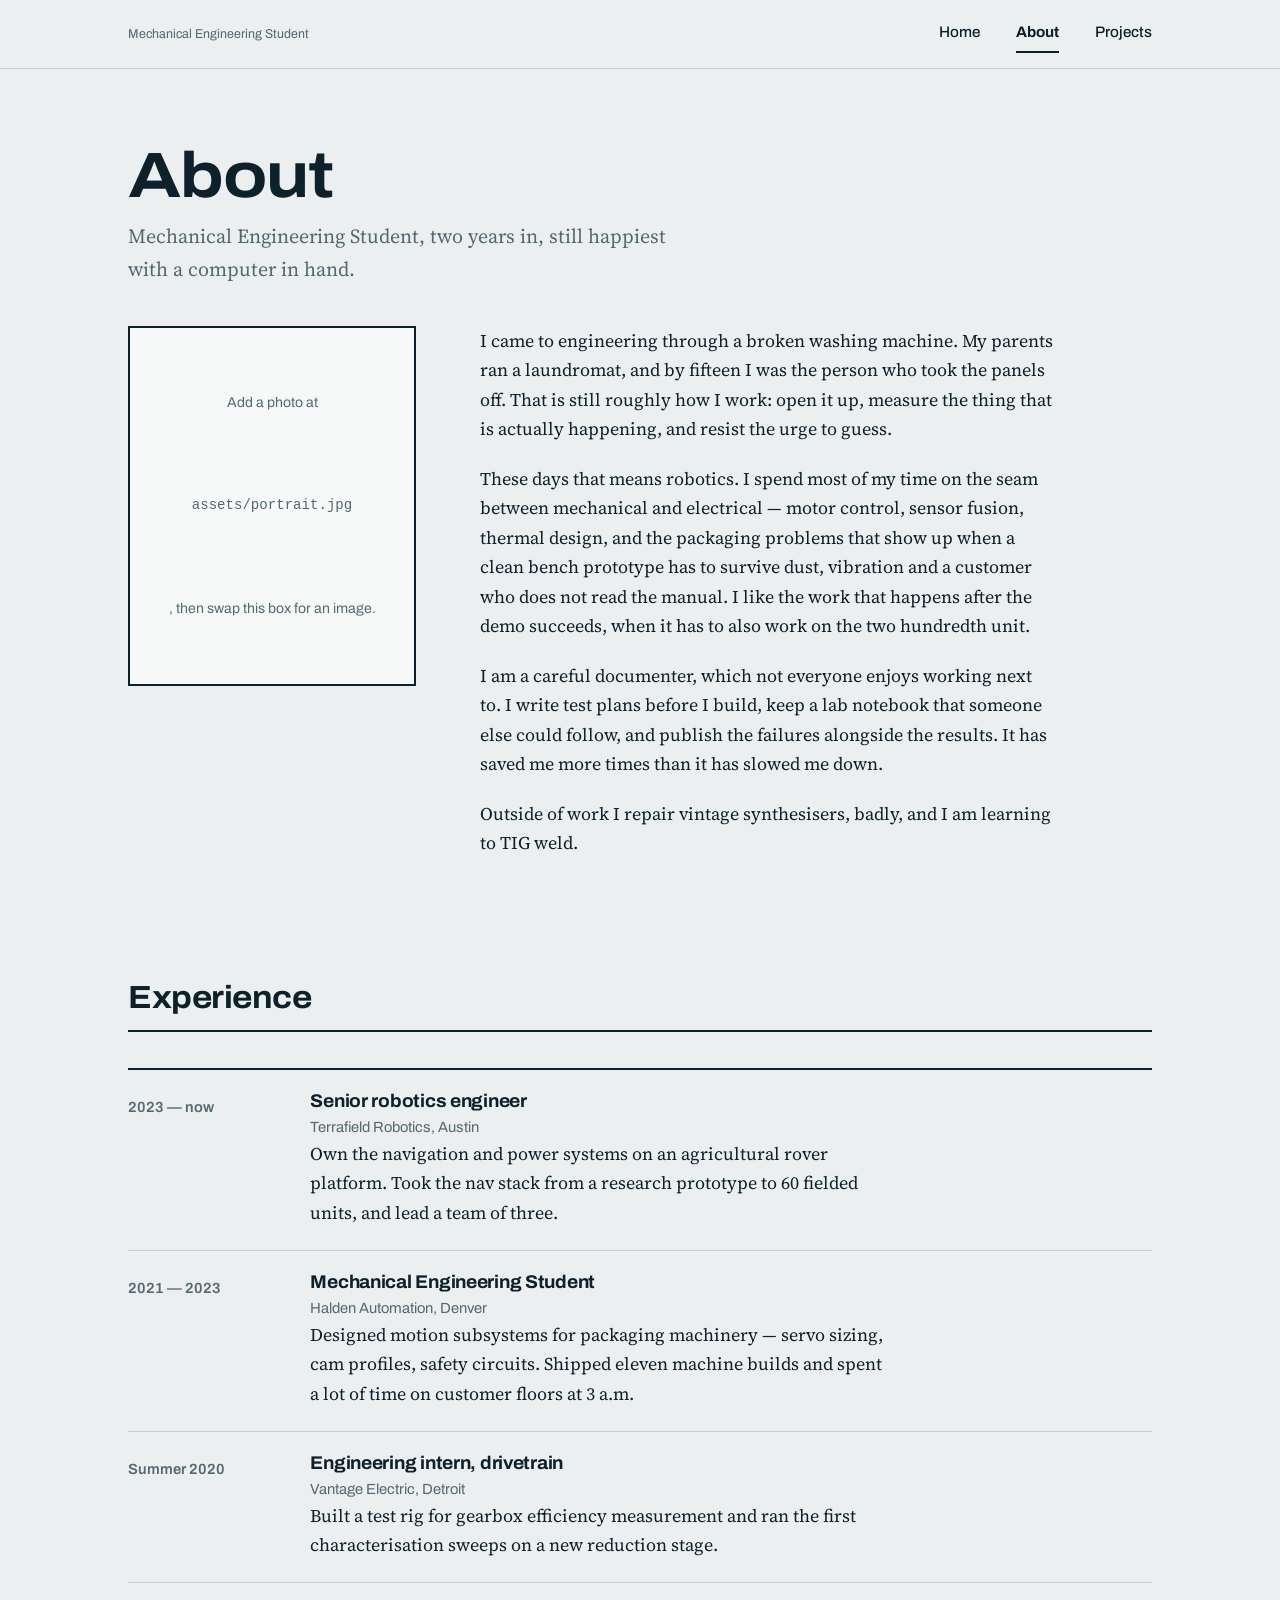
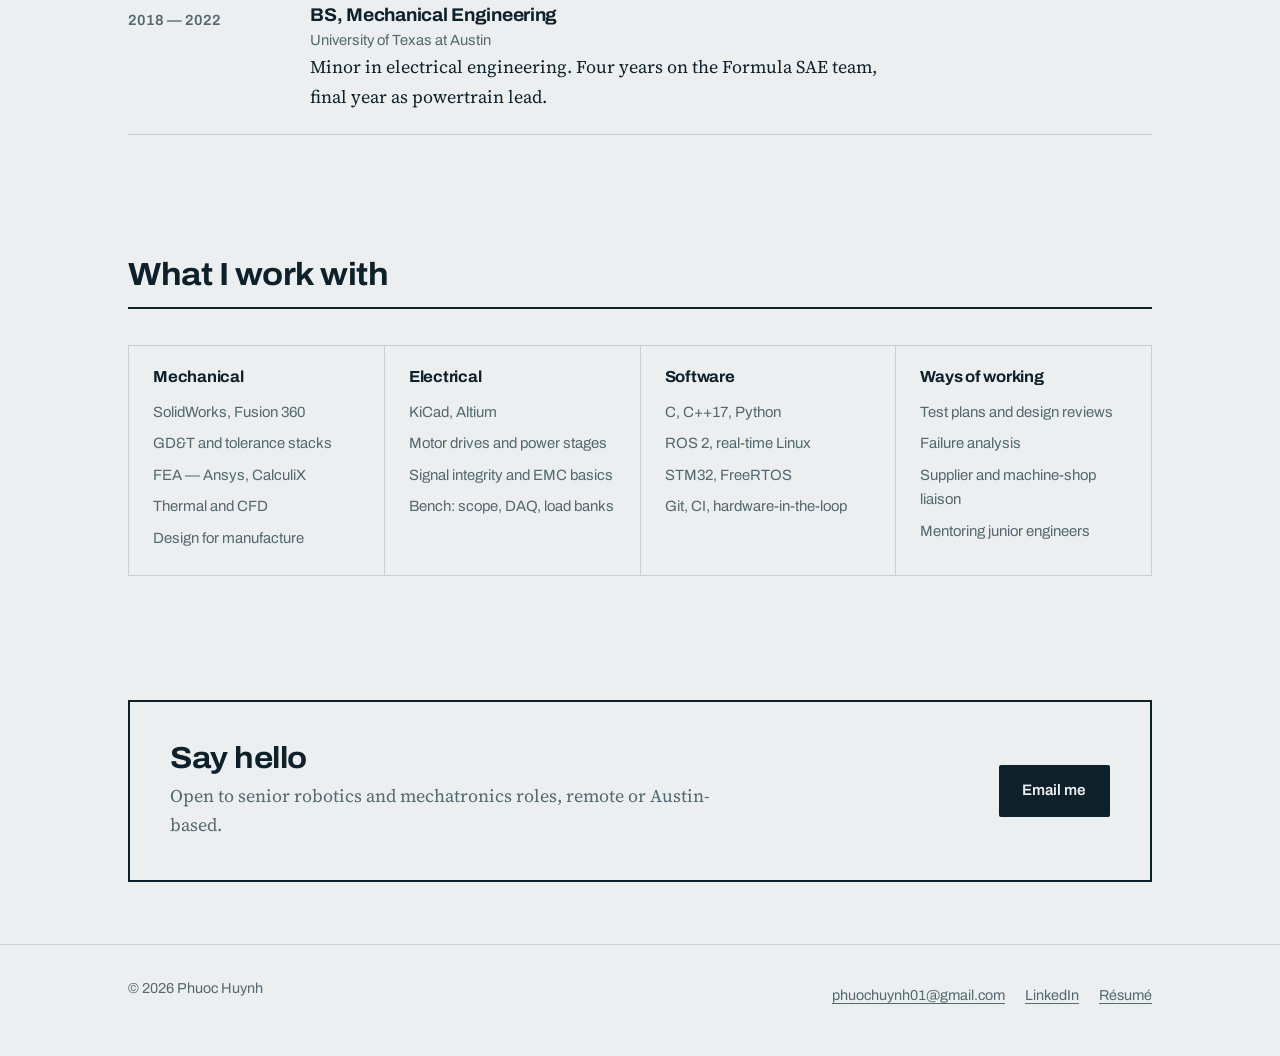
==== commit 74751358: "Update about.html" ====
--- a/about.html
+++ b/about.html
@@ -23,8 +23,8 @@
     </a>
     <nav class="nav" aria-label="Main">
       <a href="index.html">Home</a>
+      <a href="about.html" aria-current="page">About</a>
       <a href="projects.html">Projects</a>
-      <a href="about.html" aria-current="page">About</a>
     </nav>
   </div>
 </header>
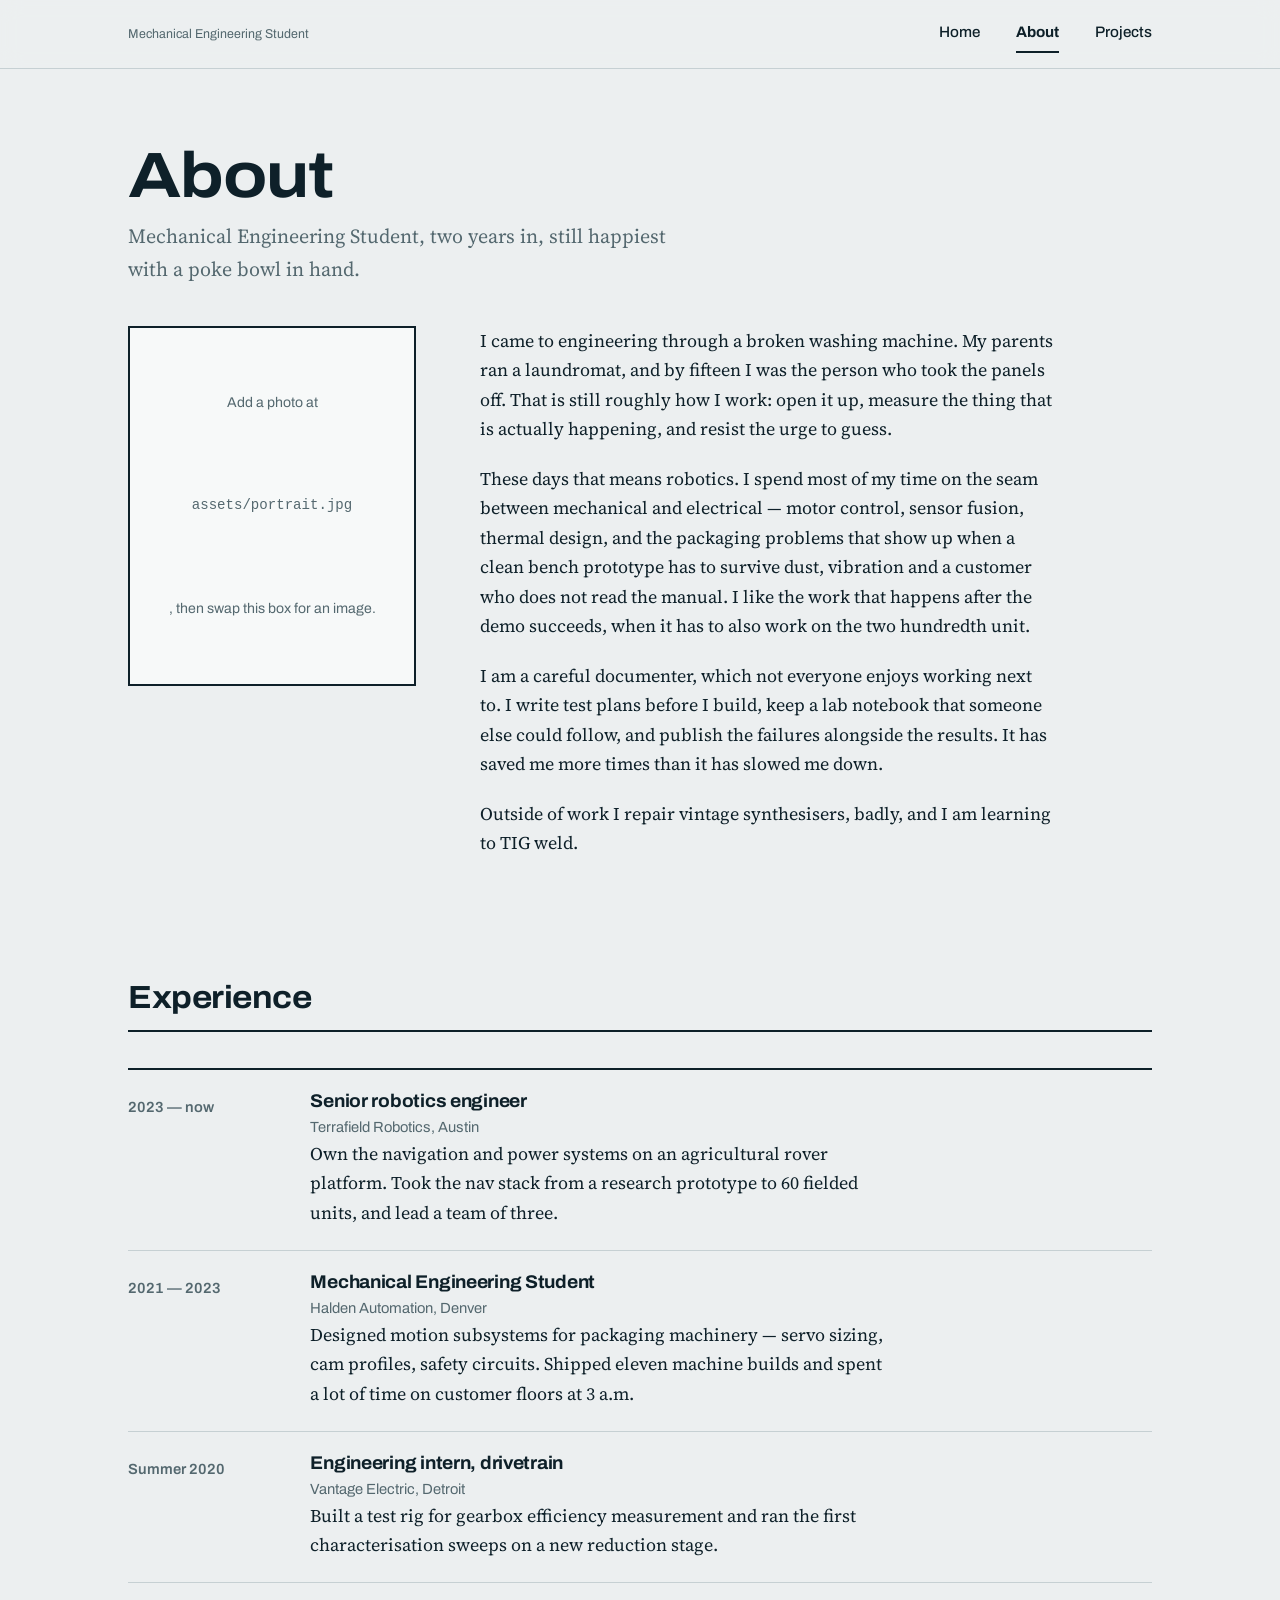
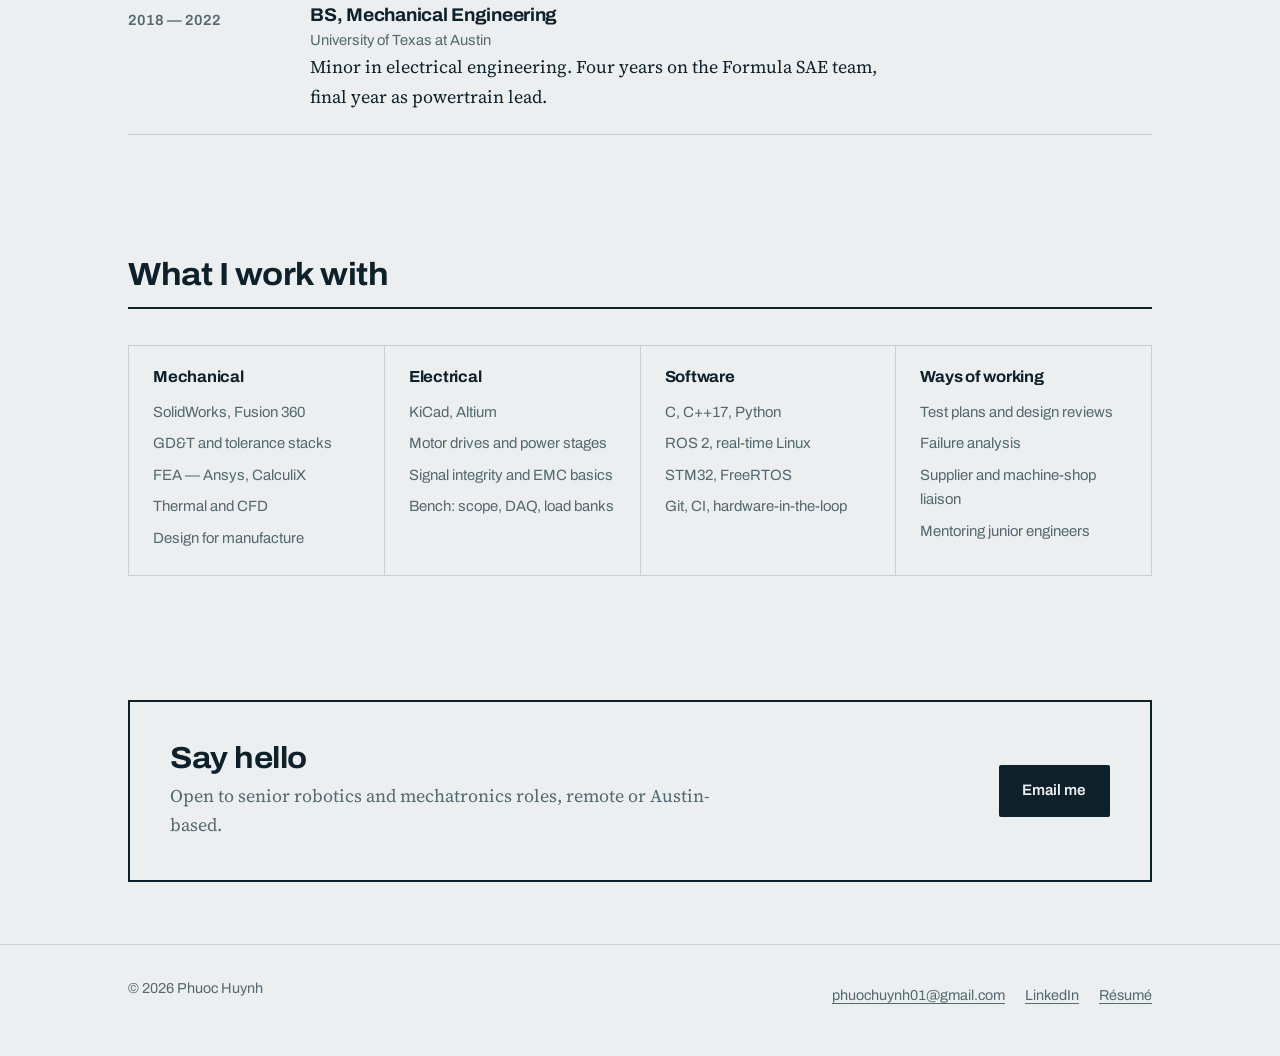
==== commit 3c7b5ac1: "Update about.html" ====
--- a/about.html
+++ b/about.html
@@ -33,7 +33,7 @@
 
   <section class="wrap page-head">
     <h1>About</h1>
-    <p>Mechanical Engineering Student, two years in, still happiest with a computer in hand.</p>
+    <p>Mechanical Engineering Student, two years in, still happiest with a poke bowl in hand.</p>
   </section>
 
   <section class="wrap band--tight band" style="padding-top:0">
